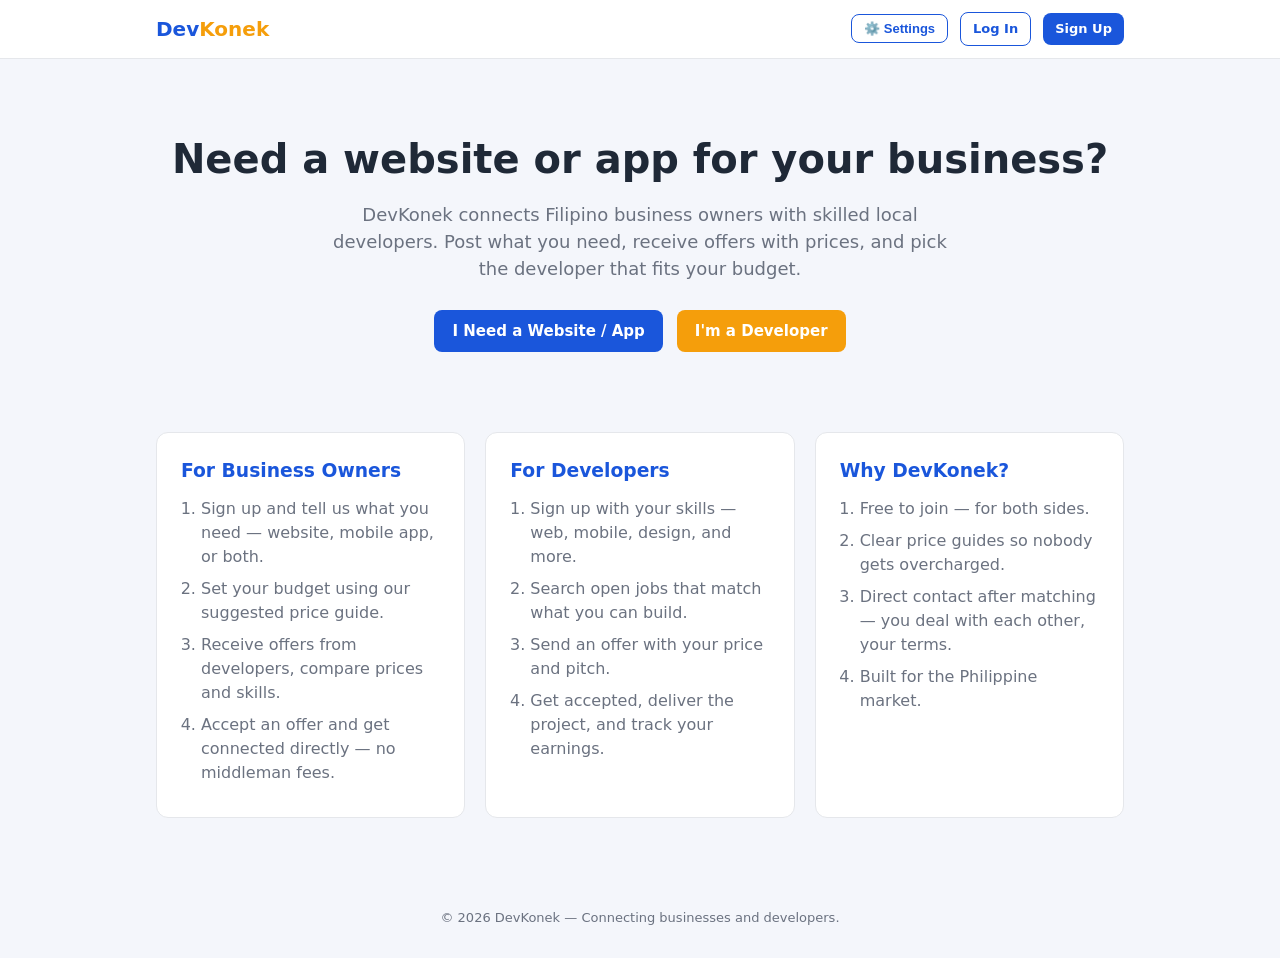
==== index.html @ 213b4ff5 "Wrap theme toggle in a Settings dropdown menu instead of a standalone button" ====
<!DOCTYPE html>
<html lang="en">
<head>
  <meta charset="UTF-8">
  <meta name="viewport" content="width=device-width, initial-scale=1.0">
  <title>DevKonek — Get Your Website or App Built by Filipino Developers</title>
  <link rel="stylesheet" href="css/style.css">
  <script src="js/theme.js"></script>
</head>
<body>
  <header class="topbar">
    <div class="topbar-inner">
      <div class="logo">Dev<span>Konek</span></div>
      <nav>
        <div style="position:relative">
          <button class="btn btn-outline btn-sm" id="settings-btn" onclick="toggleSettingsMenu()">⚙️ Settings</button>
          <div id="settings-menu" style="display:none;position:absolute;right:0;top:110%;background:var(--card);border:1px solid var(--border);border-radius:8px;padding:10px;min-width:160px;box-shadow:0 4px 12px rgba(0,0,0,0.15);z-index:20">
            <button class="btn btn-outline btn-sm" id="theme-toggle-btn" onclick="toggleTheme()" style="width:100%"></button>
          </div>
        </div>
        <a href="auth.html" class="btn btn-outline btn-sm">Log In</a>
        <a href="auth.html?mode=signup" class="btn btn-primary btn-sm">Sign Up</a>
      </nav>
    </div>
  </header>

  <section class="hero">
    <h1>Need a website or app for your business?</h1>
    <p>
      DevKonek connects Filipino business owners with skilled local developers.
      Post what you need, receive offers with prices, and pick the developer that fits your budget.
    </p>
    <div class="hero-ctas">
      <a href="auth.html?mode=signup&role=client" class="btn btn-primary">I Need a Website / App</a>
      <a href="auth.html?mode=signup&role=developer" class="btn btn-accent">I'm a Developer</a>
    </div>
  </section>

  <div class="container">
    <div class="steps">
      <div class="step-card">
        <h3>For Business Owners</h3>
        <ol>
          <li>Sign up and tell us what you need — website, mobile app, or both.</li>
          <li>Set your budget using our suggested price guide.</li>
          <li>Receive offers from developers, compare prices and skills.</li>
          <li>Accept an offer and get connected directly — no middleman fees.</li>
        </ol>
      </div>
      <div class="step-card">
        <h3>For Developers</h3>
        <ol>
          <li>Sign up with your skills — web, mobile, design, and more.</li>
          <li>Search open jobs that match what you can build.</li>
          <li>Send an offer with your price and pitch.</li>
          <li>Get accepted, deliver the project, and track your earnings.</li>
        </ol>
      </div>
      <div class="step-card">
        <h3>Why DevKonek?</h3>
        <ol>
          <li>Free to join — for both sides.</li>
          <li>Clear price guides so nobody gets overcharged.</li>
          <li>Direct contact after matching — you deal with each other, your terms.</li>
          <li>Built for the Philippine market.</li>
        </ol>
      </div>
    </div>
  </div>

  <footer>© 2026 DevKonek — Connecting businesses and developers.</footer>
</body>
</html>
---- css/style.css ----
* { box-sizing: border-box; margin: 0; padding: 0; }

:root {
  --primary: #1a56db;
  --primary-dark: #1240a0;
  --accent: #f59e0b;
  --bg: #f4f6fb;
  --card: #ffffff;
  --text: #1f2937;
  --muted: #6b7280;
  --border: #e5e7eb;
  --green: #059669;
  --red: #dc2626;
}

:root[data-theme="dark"] {
  --primary: #5b8def;
  --primary-dark: #7ea5f2;
  --accent: #fbbf24;
  --bg: #12141c;
  --card: #1b1e29;
  --text: #e5e7eb;
  --muted: #9199a8;
  --border: #2e3340;
  --green: #34d399;
  --red: #f87171;
}

body {
  font-family: 'Segoe UI', system-ui, -apple-system, sans-serif;
  background: var(--bg);
  color: var(--text);
  line-height: 1.5;
}

a { color: var(--primary); text-decoration: none; }

.container { max-width: 1000px; margin: 0 auto; padding: 0 16px; }

/* ---------- Top nav ---------- */
.topbar {
  background: var(--card);
  border-bottom: 1px solid var(--border);
  position: sticky; top: 0; z-index: 10;
}
.topbar-inner {
  max-width: 1000px; margin: 0 auto; padding: 12px 16px;
  display: flex; align-items: center; justify-content: space-between;
}
.logo { font-size: 20px; font-weight: 800; color: var(--primary); }
.logo span { color: var(--accent); }
.topbar nav { display: flex; gap: 12px; align-items: center; flex-wrap: wrap; }

/* ---------- Buttons ---------- */
.btn {
  display: inline-block; padding: 10px 18px; border-radius: 8px;
  border: none; cursor: pointer; font-size: 15px; font-weight: 600;
}
.btn-primary { background: var(--primary); color: #fff; }
.btn-primary:hover { background: var(--primary-dark); }
.btn-outline { background: transparent; color: var(--primary); border: 1.5px solid var(--primary); }
.btn-accent { background: var(--accent); color: #fff; }
.btn-danger { background: var(--red); color: #fff; }
.btn-sm { padding: 6px 12px; font-size: 13px; }
.btn:disabled { opacity: 0.5; cursor: not-allowed; }

/* ---------- Hero / landing ---------- */
.hero { text-align: center; padding: 70px 16px 50px; }
.hero h1 { font-size: 40px; font-weight: 800; margin-bottom: 12px; }
.hero p { font-size: 18px; color: var(--muted); max-width: 640px; margin: 0 auto 28px; }
.hero-ctas { display: flex; gap: 14px; justify-content: center; flex-wrap: wrap; }

.steps { display: grid; grid-template-columns: repeat(auto-fit, minmax(260px, 1fr)); gap: 20px; padding: 30px 0 60px; }
.step-card {
  background: var(--card); border: 1px solid var(--border); border-radius: 12px; padding: 24px;
}
.step-card h3 { margin-bottom: 12px; color: var(--primary); }
.step-card ol { padding-left: 20px; color: var(--muted); }
.step-card li { margin-bottom: 8px; }

/* ---------- Cards & forms ---------- */
.card {
  background: var(--card); border: 1px solid var(--border);
  border-radius: 12px; padding: 22px; margin-bottom: 16px;
}
.card h2 { margin-bottom: 14px; font-size: 20px; }
.card h3 { font-size: 17px; }

label { display: block; font-size: 14px; font-weight: 600; margin: 12px 0 4px; }
input, select, textarea {
  width: 100%; padding: 10px 12px; border: 1px solid var(--border);
  border-radius: 8px; font-size: 15px; font-family: inherit;
  background: var(--card); color: var(--text);
}
textarea { min-height: 100px; resize: vertical; }
input:focus, select:focus, textarea:focus { outline: 2px solid var(--primary); border-color: transparent; }

.form-row { display: grid; grid-template-columns: 1fr 1fr; gap: 12px; }
@media (max-width: 600px) { .form-row { grid-template-columns: 1fr; } }

.error-msg { color: var(--red); font-size: 14px; margin-top: 10px; min-height: 18px; }
.success-msg { color: var(--green); font-size: 14px; margin-top: 10px; }

/* ---------- Tabs ---------- */
.tabs { display: flex; gap: 4px; border-bottom: 2px solid var(--border); margin-bottom: 18px; flex-wrap: wrap; }
.tab {
  padding: 10px 18px; cursor: pointer; border: none; background: none;
  font-size: 15px; font-weight: 600; color: var(--muted);
  border-bottom: 3px solid transparent; margin-bottom: -2px;
}
.tab.active { color: var(--primary); border-bottom-color: var(--primary); }

/* ---------- Badges / status ---------- */
.badge {
  display: inline-block; padding: 3px 10px; border-radius: 999px;
  font-size: 12px; font-weight: 700;
}
.badge-open { background: #dbeafe; color: var(--primary); }
.badge-in_progress { background: #fef3c7; color: #b45309; }
.badge-completed { background: #d1fae5; color: var(--green); }
.badge-cancelled { background: #fee2e2; color: var(--red); }
.badge-pending { background: #e5e7eb; color: var(--muted); }
.badge-accepted { background: #d1fae5; color: var(--green); }
.badge-declined { background: #fee2e2; color: var(--red); }
.badge-skill { background: #ede9fe; color: #6d28d9; margin: 2px; }
.badge-unpaid { background: #fef3c7; color: #b45309; }
.badge-paid { background: #d1fae5; color: var(--green); }
.badge-waived { background: #e5e7eb; color: var(--muted); }

/* ---------- Lists ---------- */
.item-row {
  display: flex; justify-content: space-between; align-items: flex-start;
  gap: 12px; padding: 14px 0; border-bottom: 1px solid var(--border);
}
.item-row:last-child { border-bottom: none; }
.item-meta { font-size: 13px; color: var(--muted); margin-top: 4px; }
.price-tag { font-size: 18px; font-weight: 800; color: var(--green); white-space: nowrap; }

.stat-grid { display: grid; grid-template-columns: repeat(auto-fit, minmax(150px, 1fr)); gap: 14px; margin-bottom: 18px; }
.stat-card {
  background: var(--card); border: 1px solid var(--border); border-radius: 12px;
  padding: 18px; text-align: center;
}
.stat-card .stat-value { font-size: 26px; font-weight: 800; color: var(--primary); }
.stat-card .stat-label { font-size: 13px; color: var(--muted); }

.empty-state { text-align: center; color: var(--muted); padding: 30px 0; }

.contact-box {
  background: #ecfdf5; border: 1px solid #a7f3d0; border-radius: 8px;
  padding: 12px; margin-top: 10px; font-size: 14px; color: #064e3b;
}
:root[data-theme="dark"] .contact-box {
  background: #0f2e22; border-color: #1f5f43; color: #d1fae5;
}

.box-info { background: #f0f9ff; border: 1px solid #bae6fd; }
.box-danger { background: #fef2f2; border: 1px solid #fecaca; }
.box-subtle { background: #f9fafb; border: 1px solid var(--border); }
:root[data-theme="dark"] .box-info { background: #10243d; border-color: #1e4a6e; }
:root[data-theme="dark"] .box-danger { background: #33161a; border-color: #6b2530; }
:root[data-theme="dark"] .box-subtle { background: #21252f; border-color: var(--border); }

.search-bar { display: flex; gap: 10px; margin-bottom: 16px; flex-wrap: wrap; }
.search-bar input { flex: 1; min-width: 200px; }
.search-bar select { width: auto; }

.auth-wrap { max-width: 440px; margin: 40px auto; padding: 0 16px; }

footer { text-align: center; color: var(--muted); font-size: 13px; padding: 30px 0; }
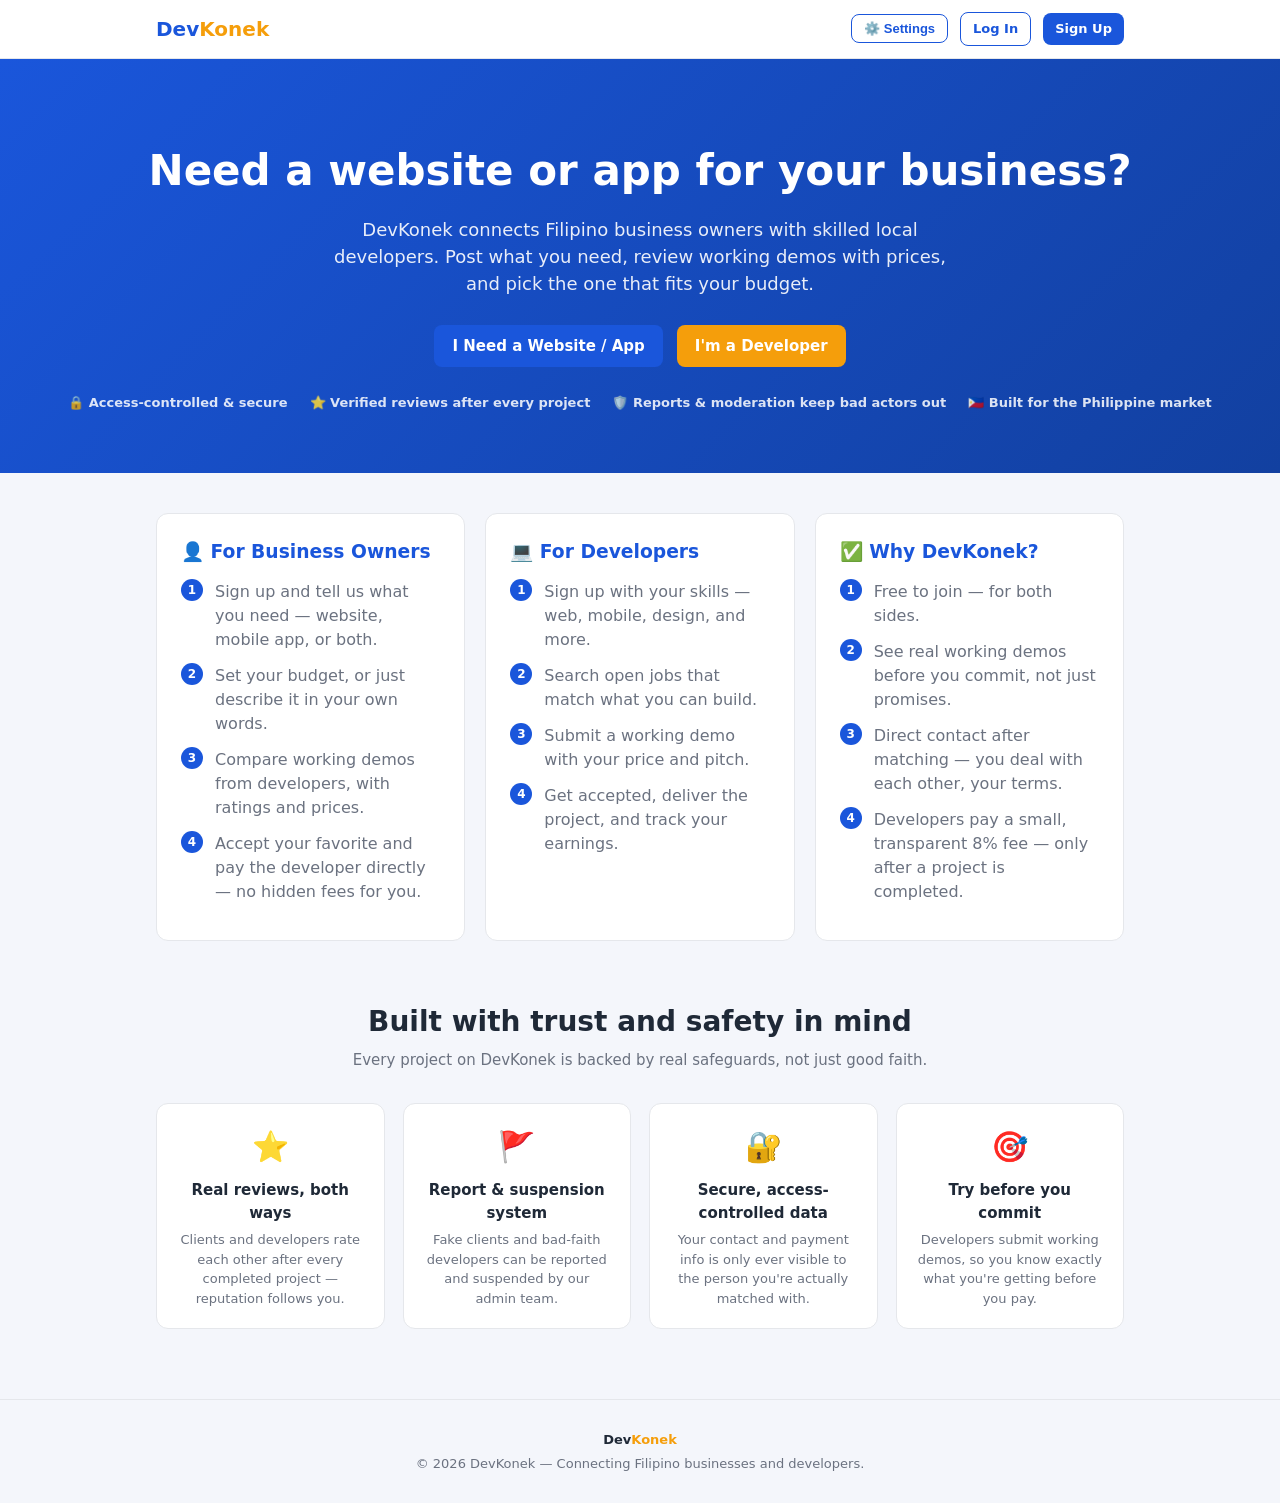
==== commit 30194ff8: "Redesign landing page: gradient hero, trust badges, numbered steps, and a Trust & Safety section; fi" ====
--- a/index.html
+++ b/index.html
@@ -28,46 +28,82 @@
     <h1>Need a website or app for your business?</h1>
     <p>
       DevKonek connects Filipino business owners with skilled local developers.
-      Post what you need, receive offers with prices, and pick the developer that fits your budget.
+      Post what you need, review working demos with prices, and pick the one that fits your budget.
     </p>
     <div class="hero-ctas">
       <a href="auth.html?mode=signup&role=client" class="btn btn-primary">I Need a Website / App</a>
       <a href="auth.html?mode=signup&role=developer" class="btn btn-accent">I'm a Developer</a>
+    </div>
+    <div class="trust-badges">
+      <span>🔒 Access-controlled &amp; secure</span>
+      <span>⭐ Verified reviews after every project</span>
+      <span>🛡️ Reports &amp; moderation keep bad actors out</span>
+      <span>🇵🇭 Built for the Philippine market</span>
     </div>
   </section>
 
   <div class="container">
     <div class="steps">
       <div class="step-card">
-        <h3>For Business Owners</h3>
+        <h3>👤 For Business Owners</h3>
         <ol>
           <li>Sign up and tell us what you need — website, mobile app, or both.</li>
-          <li>Set your budget using our suggested price guide.</li>
-          <li>Receive offers from developers, compare prices and skills.</li>
-          <li>Accept an offer and get connected directly — no middleman fees.</li>
+          <li>Set your budget, or just describe it in your own words.</li>
+          <li>Compare working demos from developers, with ratings and prices.</li>
+          <li>Accept your favorite and pay the developer directly — no hidden fees for you.</li>
         </ol>
       </div>
       <div class="step-card">
-        <h3>For Developers</h3>
+        <h3>💻 For Developers</h3>
         <ol>
           <li>Sign up with your skills — web, mobile, design, and more.</li>
           <li>Search open jobs that match what you can build.</li>
-          <li>Send an offer with your price and pitch.</li>
+          <li>Submit a working demo with your price and pitch.</li>
           <li>Get accepted, deliver the project, and track your earnings.</li>
         </ol>
       </div>
       <div class="step-card">
-        <h3>Why DevKonek?</h3>
+        <h3>✅ Why DevKonek?</h3>
         <ol>
           <li>Free to join — for both sides.</li>
-          <li>Clear price guides so nobody gets overcharged.</li>
+          <li>See real working demos before you commit, not just promises.</li>
           <li>Direct contact after matching — you deal with each other, your terms.</li>
-          <li>Built for the Philippine market.</li>
+          <li>Developers pay a small, transparent 8% fee — only after a project is completed.</li>
         </ol>
+      </div>
+    </div>
+
+    <div class="section-heading">
+      <h2>Built with trust and safety in mind</h2>
+      <p>Every project on DevKonek is backed by real safeguards, not just good faith.</p>
+    </div>
+    <div class="trust-grid">
+      <div class="trust-card">
+        <div class="trust-icon">⭐</div>
+        <h4>Real reviews, both ways</h4>
+        <p>Clients and developers rate each other after every completed project — reputation follows you.</p>
+      </div>
+      <div class="trust-card">
+        <div class="trust-icon">🚩</div>
+        <h4>Report &amp; suspension system</h4>
+        <p>Fake clients and bad-faith developers can be reported and suspended by our admin team.</p>
+      </div>
+      <div class="trust-card">
+        <div class="trust-icon">🔐</div>
+        <h4>Secure, access-controlled data</h4>
+        <p>Your contact and payment info is only ever visible to the person you're actually matched with.</p>
+      </div>
+      <div class="trust-card">
+        <div class="trust-icon">🎯</div>
+        <h4>Try before you commit</h4>
+        <p>Developers submit working demos, so you know exactly what you're getting before you pay.</p>
       </div>
     </div>
   </div>
 
-  <footer>© 2026 DevKonek — Connecting businesses and developers.</footer>
+  <footer>
+    <div class="footer-tagline">Dev<span style="color:var(--accent)">Konek</span></div>
+    © 2026 DevKonek — Connecting Filipino businesses and developers.
+  </footer>
 </body>
 </html>
--- a/css/style.css
+++ b/css/style.css
@@ -65,18 +65,47 @@
 .btn:disabled { opacity: 0.5; cursor: not-allowed; }
 
 /* ---------- Hero / landing ---------- */
-.hero { text-align: center; padding: 70px 16px 50px; }
-.hero h1 { font-size: 40px; font-weight: 800; margin-bottom: 12px; }
-.hero p { font-size: 18px; color: var(--muted); max-width: 640px; margin: 0 auto 28px; }
+.hero {
+  text-align: center; padding: 80px 16px 60px; color: #fff;
+  background: linear-gradient(135deg, var(--primary) 0%, var(--primary-dark) 100%);
+}
+.hero h1 { font-size: 42px; font-weight: 800; margin-bottom: 14px; }
+.hero p { font-size: 18px; color: rgba(255,255,255,0.9); max-width: 640px; margin: 0 auto 28px; }
 .hero-ctas { display: flex; gap: 14px; justify-content: center; flex-wrap: wrap; }
-
-.steps { display: grid; grid-template-columns: repeat(auto-fit, minmax(260px, 1fr)); gap: 20px; padding: 30px 0 60px; }
+.trust-badges {
+  display: flex; gap: 10px 22px; justify-content: center; flex-wrap: wrap;
+  margin-top: 26px; font-size: 13px; color: rgba(255,255,255,0.85); font-weight: 600;
+}
+
+.steps { display: grid; grid-template-columns: repeat(auto-fit, minmax(260px, 1fr)); gap: 20px; padding: 40px 0 20px; }
 .step-card {
   background: var(--card); border: 1px solid var(--border); border-radius: 12px; padding: 24px;
 }
-.step-card h3 { margin-bottom: 12px; color: var(--primary); }
-.step-card ol { padding-left: 20px; color: var(--muted); }
-.step-card li { margin-bottom: 8px; }
+.step-card h3 { margin-bottom: 14px; color: var(--primary); display: flex; align-items: center; gap: 8px; }
+.step-card ol { list-style: none; padding-left: 0; color: var(--muted); }
+.step-card li { margin-bottom: 12px; padding-left: 34px; position: relative; }
+.step-card li::before {
+  content: counter(step); counter-increment: step;
+  position: absolute; left: 0; top: -1px;
+  width: 22px; height: 22px; border-radius: 50%;
+  background: var(--primary); color: #fff; font-size: 12px; font-weight: 700;
+  display: flex; align-items: center; justify-content: center;
+}
+.step-card ol { counter-reset: step; }
+
+/* ---------- Trust & Safety section ---------- */
+.section-heading { text-align: center; padding: 40px 0 8px; }
+.section-heading h2 { font-size: 28px; font-weight: 800; }
+.section-heading p { color: var(--muted); font-size: 15px; margin-top: 6px; }
+
+.trust-grid { display: grid; grid-template-columns: repeat(auto-fit, minmax(220px, 1fr)); gap: 18px; padding: 24px 0 50px; }
+.trust-card {
+  background: var(--card); border: 1px solid var(--border); border-radius: 12px;
+  padding: 20px; text-align: center;
+}
+.trust-card .trust-icon { font-size: 30px; margin-bottom: 10px; }
+.trust-card h4 { font-size: 15px; margin-bottom: 6px; }
+.trust-card p { font-size: 13px; color: var(--muted); }
 
 /* ---------- Cards & forms ---------- */
 .card {
@@ -167,4 +196,8 @@
 
 .auth-wrap { max-width: 440px; margin: 40px auto; padding: 0 16px; }
 
-footer { text-align: center; color: var(--muted); font-size: 13px; padding: 30px 0; }
+footer {
+  text-align: center; color: var(--muted); font-size: 13px;
+  padding: 30px 16px; border-top: 1px solid var(--border); margin-top: 20px;
+}
+footer .footer-tagline { font-weight: 700; color: var(--text); margin-bottom: 4px; }
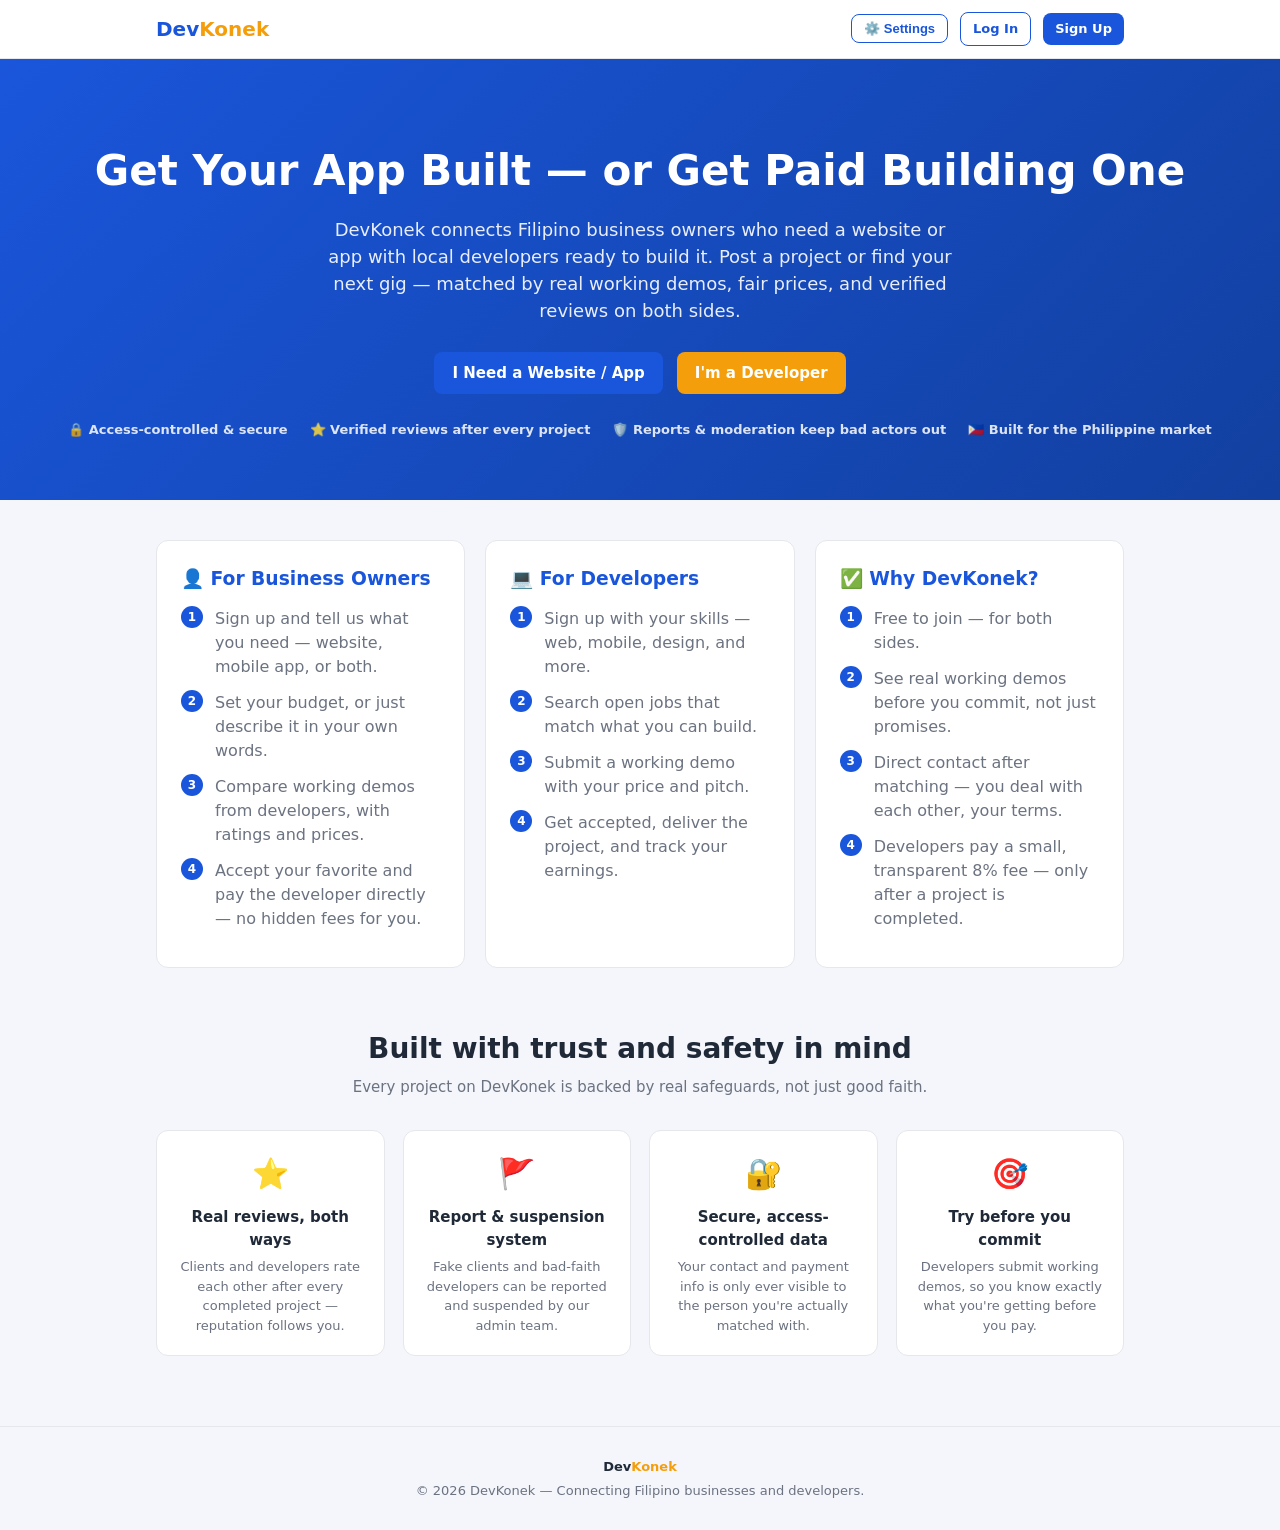
==== commit d9389062: "Rebalance hero headline and title to speak to both clients and developers, not just clients" ====
--- a/index.html
+++ b/index.html
@@ -3,7 +3,7 @@
 <head>
   <meta charset="UTF-8">
   <meta name="viewport" content="width=device-width, initial-scale=1.0">
-  <title>DevKonek — Get Your Website or App Built by Filipino Developers</title>
+  <title>DevKonek — Where Filipino Businesses and Developers Connect</title>
   <link rel="stylesheet" href="css/style.css">
   <script src="js/theme.js"></script>
 </head>
@@ -25,10 +25,11 @@
   </header>
 
   <section class="hero">
-    <h1>Need a website or app for your business?</h1>
+    <h1>Get Your App Built — or Get Paid Building One</h1>
     <p>
-      DevKonek connects Filipino business owners with skilled local developers.
-      Post what you need, review working demos with prices, and pick the one that fits your budget.
+      DevKonek connects Filipino business owners who need a website or app with local developers
+      ready to build it. Post a project or find your next gig — matched by real working demos,
+      fair prices, and verified reviews on both sides.
     </p>
     <div class="hero-ctas">
       <a href="auth.html?mode=signup&role=client" class="btn btn-primary">I Need a Website / App</a>
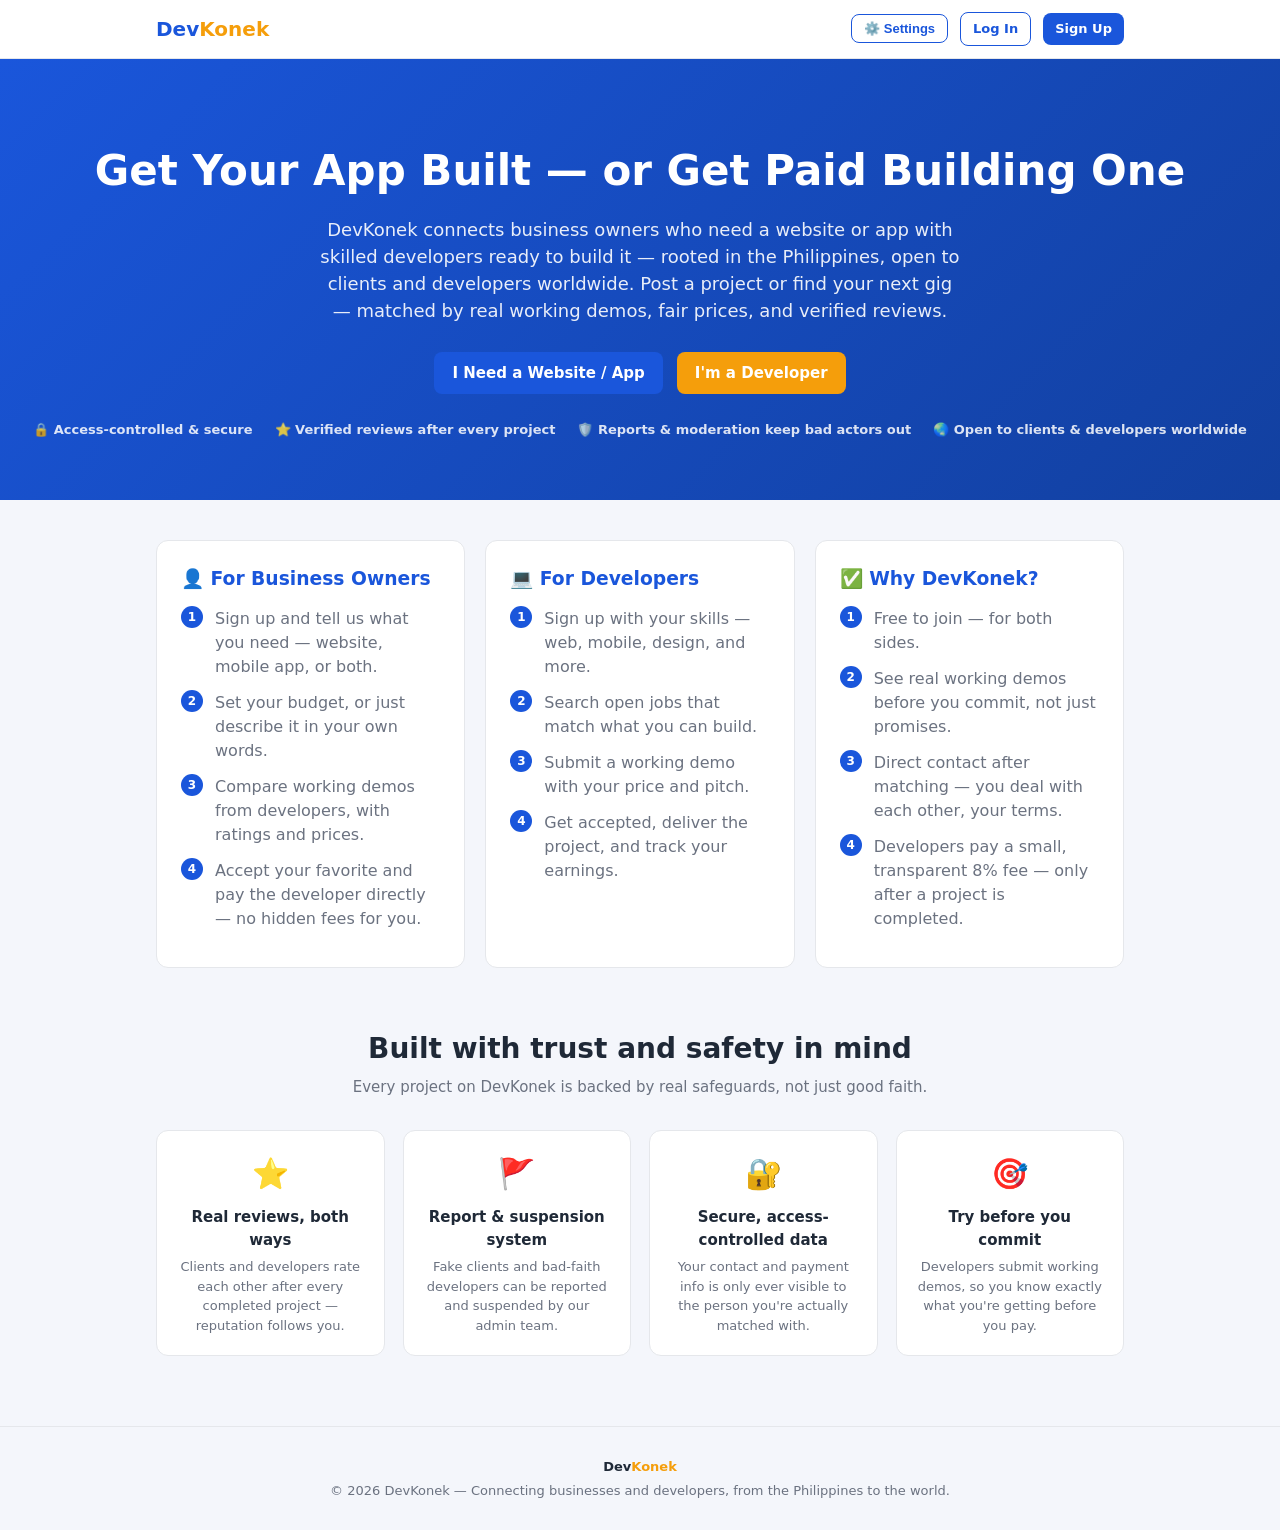
==== commit 0601b4cd: "Broaden positioning to worldwide, not Philippines-only; add browser-translate note to Settings menu" ====
--- a/index.html
+++ b/index.html
@@ -3,7 +3,7 @@
 <head>
   <meta charset="UTF-8">
   <meta name="viewport" content="width=device-width, initial-scale=1.0">
-  <title>DevKonek — Where Filipino Businesses and Developers Connect</title>
+  <title>DevKonek — Where Businesses and Developers Connect</title>
   <link rel="stylesheet" href="css/style.css">
   <script src="js/theme.js"></script>
 </head>
@@ -14,8 +14,9 @@
       <nav>
         <div style="position:relative">
           <button class="btn btn-outline btn-sm" id="settings-btn" onclick="toggleSettingsMenu()">⚙️ Settings</button>
-          <div id="settings-menu" style="display:none;position:absolute;right:0;top:110%;background:var(--card);border:1px solid var(--border);border-radius:8px;padding:10px;min-width:160px;box-shadow:0 4px 12px rgba(0,0,0,0.15);z-index:20">
+          <div id="settings-menu" style="display:none;position:absolute;right:0;top:110%;background:var(--card);border:1px solid var(--border);border-radius:8px;padding:10px;min-width:220px;box-shadow:0 4px 12px rgba(0,0,0,0.15);z-index:20;text-align:left">
             <button class="btn btn-outline btn-sm" id="theme-toggle-btn" onclick="toggleTheme()" style="width:100%"></button>
+            <div id="lang-note" style="margin-top:10px;padding-top:10px;border-top:1px solid var(--border);font-size:12px;color:var(--muted);line-height:1.5"></div>
           </div>
         </div>
         <a href="auth.html" class="btn btn-outline btn-sm">Log In</a>
@@ -27,9 +28,9 @@
   <section class="hero">
     <h1>Get Your App Built — or Get Paid Building One</h1>
     <p>
-      DevKonek connects Filipino business owners who need a website or app with local developers
-      ready to build it. Post a project or find your next gig — matched by real working demos,
-      fair prices, and verified reviews on both sides.
+      DevKonek connects business owners who need a website or app with skilled developers ready
+      to build it — rooted in the Philippines, open to clients and developers worldwide. Post a
+      project or find your next gig — matched by real working demos, fair prices, and verified reviews.
     </p>
     <div class="hero-ctas">
       <a href="auth.html?mode=signup&role=client" class="btn btn-primary">I Need a Website / App</a>
@@ -39,7 +40,7 @@
       <span>🔒 Access-controlled &amp; secure</span>
       <span>⭐ Verified reviews after every project</span>
       <span>🛡️ Reports &amp; moderation keep bad actors out</span>
-      <span>🇵🇭 Built for the Philippine market</span>
+      <span>🌏 Open to clients &amp; developers worldwide</span>
     </div>
   </section>
 
@@ -104,7 +105,7 @@
 
   <footer>
     <div class="footer-tagline">Dev<span style="color:var(--accent)">Konek</span></div>
-    © 2026 DevKonek — Connecting Filipino businesses and developers.
+    © 2026 DevKonek — Connecting businesses and developers, from the Philippines to the world.
   </footer>
 </body>
 </html>
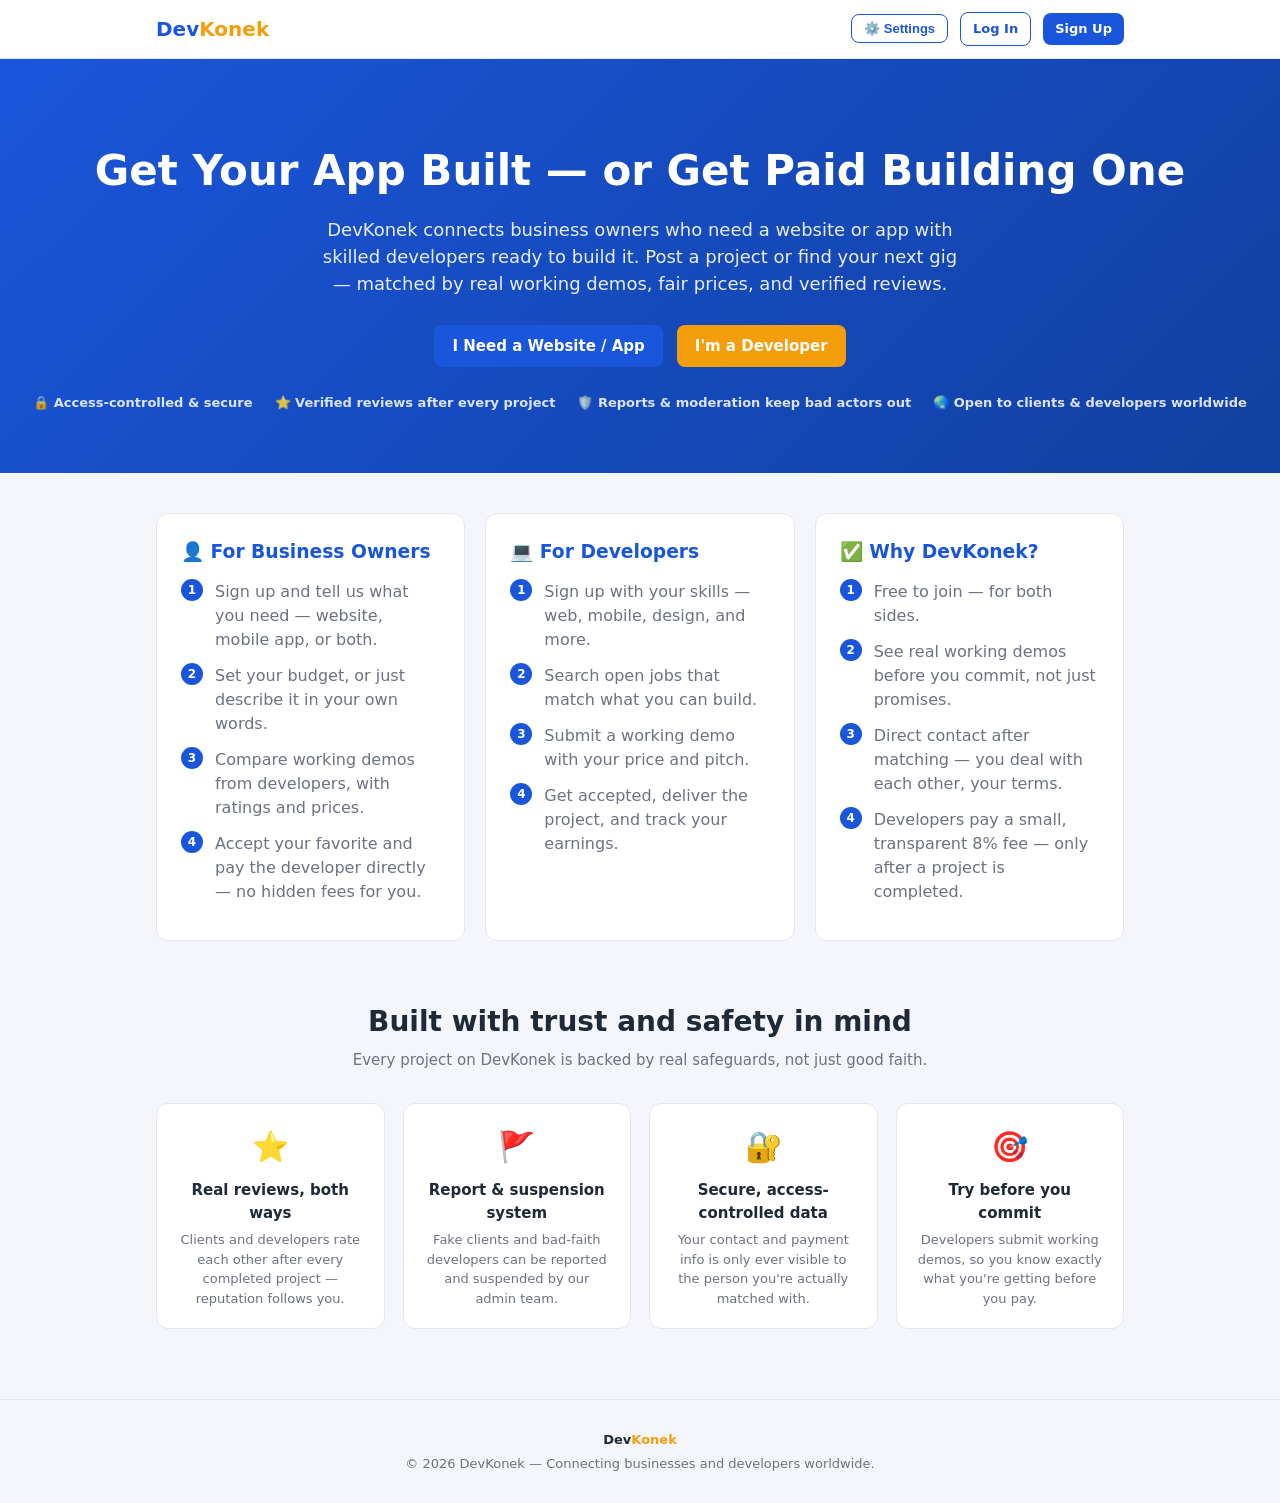
==== commit e991bf8d: "Remove Philippines/Filipino branding mentions from public-facing copy" ====
--- a/index.html
+++ b/index.html
@@ -29,8 +29,8 @@
     <h1>Get Your App Built — or Get Paid Building One</h1>
     <p>
       DevKonek connects business owners who need a website or app with skilled developers ready
-      to build it — rooted in the Philippines, open to clients and developers worldwide. Post a
-      project or find your next gig — matched by real working demos, fair prices, and verified reviews.
+      to build it. Post a project or find your next gig — matched by real working demos, fair
+      prices, and verified reviews.
     </p>
     <div class="hero-ctas">
       <a href="auth.html?mode=signup&role=client" class="btn btn-primary">I Need a Website / App</a>
@@ -105,7 +105,7 @@
 
   <footer>
     <div class="footer-tagline">Dev<span style="color:var(--accent)">Konek</span></div>
-    © 2026 DevKonek — Connecting businesses and developers, from the Philippines to the world.
+    © 2026 DevKonek — Connecting businesses and developers worldwide.
   </footer>
 </body>
 </html>
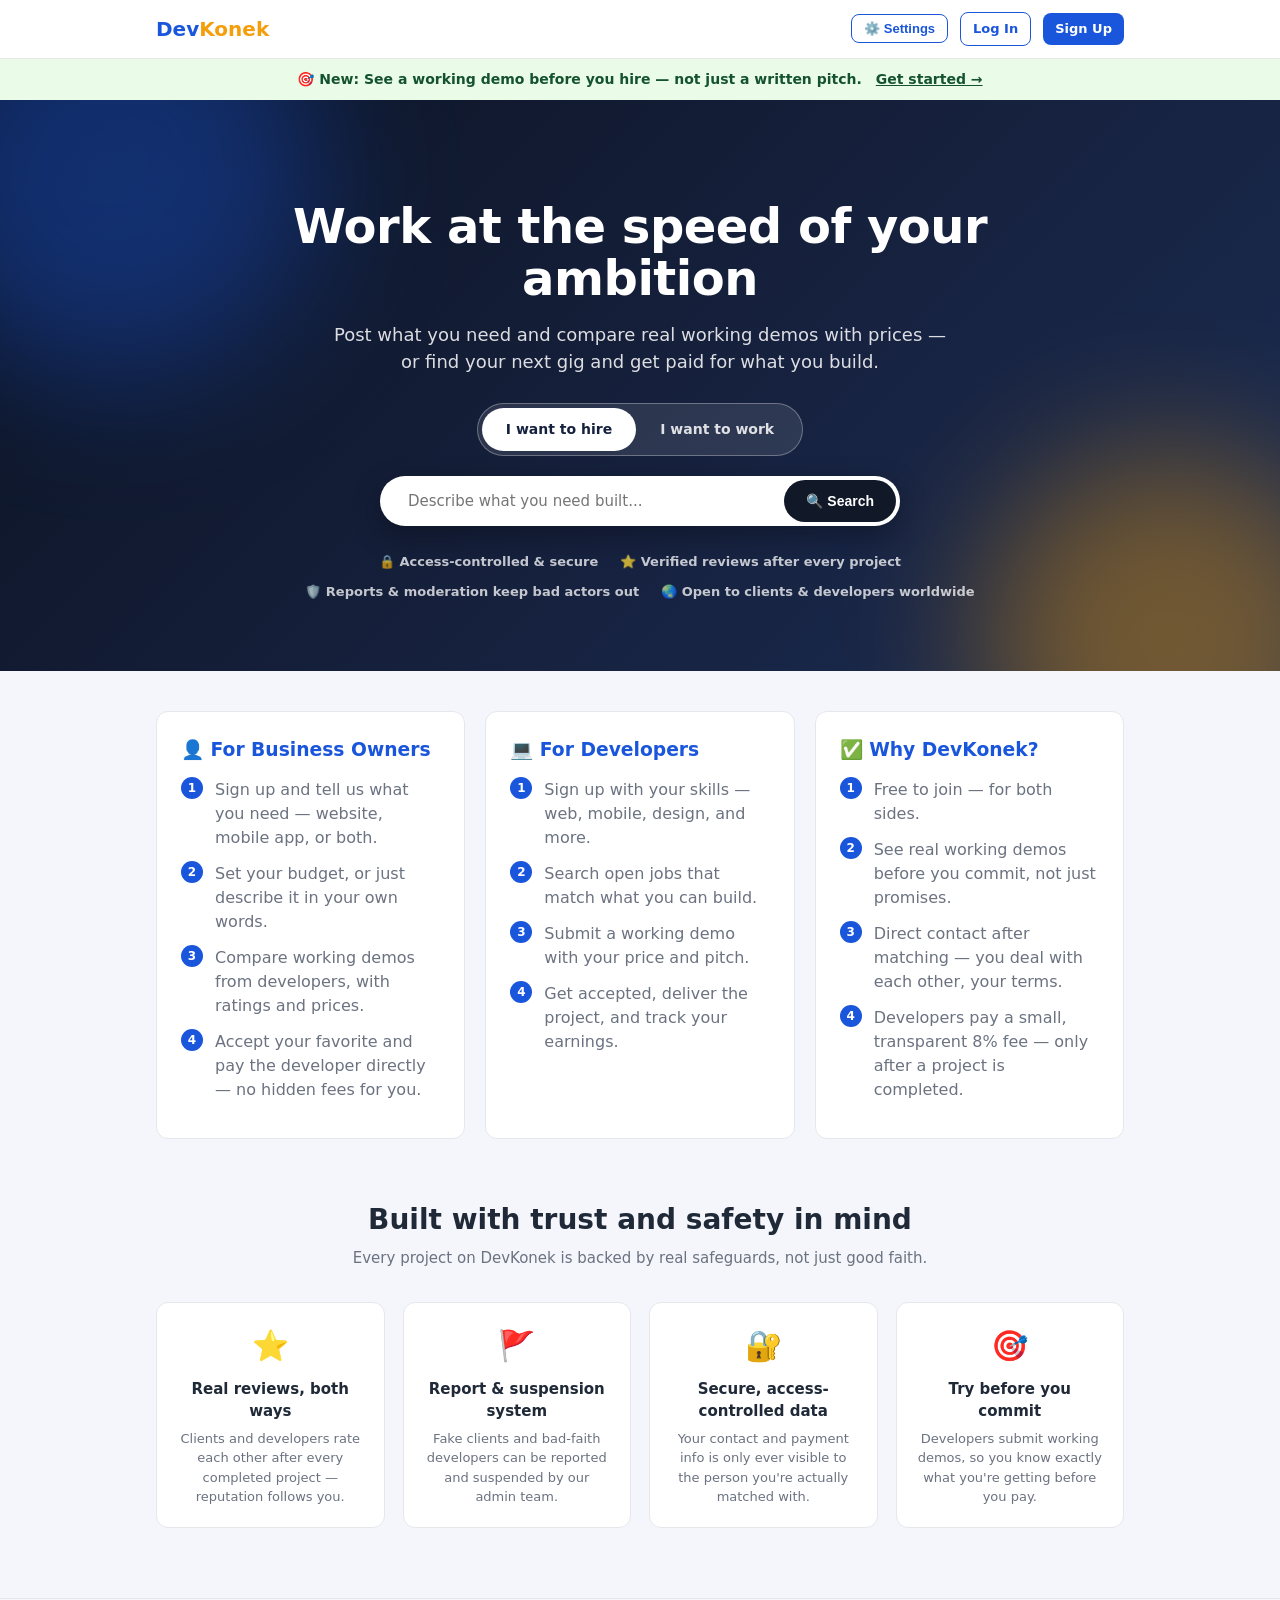
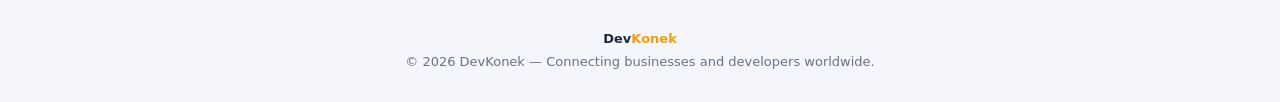
==== commit 00bd55b9: "Redesign landing hero with premium dark gradient, promo banner, role toggle, and search bar (Upwork-" ====
--- a/index.html
+++ b/index.html
@@ -25,22 +25,35 @@
     </div>
   </header>
 
+  <div class="promo-banner">
+    <span>🎯 New: See a working demo before you hire — not just a written pitch.</span>
+    <a href="auth.html?mode=signup" class="promo-link">Get started →</a>
+  </div>
+
   <section class="hero">
-    <h1>Get Your App Built — or Get Paid Building One</h1>
-    <p>
-      DevKonek connects business owners who need a website or app with skilled developers ready
-      to build it. Post a project or find your next gig — matched by real working demos, fair
-      prices, and verified reviews.
-    </p>
-    <div class="hero-ctas">
-      <a href="auth.html?mode=signup&role=client" class="btn btn-primary">I Need a Website / App</a>
-      <a href="auth.html?mode=signup&role=developer" class="btn btn-accent">I'm a Developer</a>
-    </div>
-    <div class="trust-badges">
-      <span>🔒 Access-controlled &amp; secure</span>
-      <span>⭐ Verified reviews after every project</span>
-      <span>🛡️ Reports &amp; moderation keep bad actors out</span>
-      <span>🌏 Open to clients &amp; developers worldwide</span>
+    <div class="hero-inner">
+      <h1>Work at the speed of your ambition</h1>
+      <p>
+        Post what you need and compare real working demos with prices — or find your next
+        gig and get paid for what you build.
+      </p>
+
+      <div class="role-toggle">
+        <a href="auth.html?mode=signup&role=client" class="role-toggle-btn active">I want to hire</a>
+        <a href="auth.html?mode=signup&role=developer" class="role-toggle-btn">I want to work</a>
+      </div>
+
+      <form class="hero-search" onsubmit="event.preventDefault(); window.location.href='auth.html?mode=signup&role=client';">
+        <input type="text" placeholder="Describe what you need built...">
+        <button type="submit">🔍 Search</button>
+      </form>
+
+      <div class="trust-badges">
+        <span>🔒 Access-controlled &amp; secure</span>
+        <span>⭐ Verified reviews after every project</span>
+        <span>🛡️ Reports &amp; moderation keep bad actors out</span>
+        <span>🌏 Open to clients &amp; developers worldwide</span>
+      </div>
     </div>
   </section>
 
--- a/css/style.css
+++ b/css/style.css
@@ -64,17 +64,58 @@
 .btn-sm { padding: 6px 12px; font-size: 13px; }
 .btn:disabled { opacity: 0.5; cursor: not-allowed; }
 
+/* ---------- Promo banner ---------- */
+.promo-banner {
+  background: #eafbe7; display: flex; justify-content: center; align-items: center;
+  gap: 6px 14px; padding: 10px 16px; font-size: 14px; font-weight: 600;
+  color: #14532d; flex-wrap: wrap; text-align: center;
+}
+.promo-banner .promo-link { color: #14532d; font-weight: 800; text-decoration: underline; white-space: nowrap; }
+:root[data-theme="dark"] .promo-banner { background: #16301f; color: #bbf7d0; }
+:root[data-theme="dark"] .promo-banner .promo-link { color: #bbf7d0; }
+
 /* ---------- Hero / landing ---------- */
 .hero {
-  text-align: center; padding: 80px 16px 60px; color: #fff;
-  background: linear-gradient(135deg, var(--primary) 0%, var(--primary-dark) 100%);
-}
-.hero h1 { font-size: 42px; font-weight: 800; margin-bottom: 14px; }
-.hero p { font-size: 18px; color: rgba(255,255,255,0.9); max-width: 640px; margin: 0 auto 28px; }
-.hero-ctas { display: flex; gap: 14px; justify-content: center; flex-wrap: wrap; }
+  position: relative; overflow: hidden; text-align: center;
+  padding: 100px 16px 70px; color: #fff;
+  background: linear-gradient(135deg, #0b1220 0%, #16213e 55%, #1a2c52 100%);
+}
+.hero::before, .hero::after {
+  content: ''; position: absolute; border-radius: 50%; filter: blur(70px); opacity: 0.4; pointer-events: none;
+}
+.hero::before { width: 420px; height: 420px; background: var(--primary); top: -140px; left: -100px; }
+.hero::after { width: 380px; height: 380px; background: var(--accent); bottom: -160px; right: -80px; }
+.hero-inner { position: relative; z-index: 1; max-width: 720px; margin: 0 auto; }
+.hero h1 { font-size: 48px; font-weight: 800; margin-bottom: 16px; letter-spacing: -0.5px; line-height: 1.1; }
+.hero p { font-size: 18px; color: rgba(255,255,255,0.85); max-width: 620px; margin: 0 auto; }
+
+.role-toggle {
+  display: inline-flex; background: rgba(255,255,255,0.1); border: 1.5px solid rgba(255,255,255,0.3);
+  border-radius: 999px; padding: 4px; margin: 28px 0 20px;
+}
+.role-toggle-btn {
+  padding: 11px 24px; border-radius: 999px; font-weight: 700; font-size: 14px;
+  color: rgba(255,255,255,0.85); text-decoration: none; transition: all .15s ease;
+}
+.role-toggle-btn.active, .role-toggle-btn:hover { background: #fff; color: #16213e; }
+
+.hero-search {
+  display: flex; max-width: 520px; margin: 0 auto 26px; background: #fff; border-radius: 999px;
+  padding: 4px 4px 4px 20px; box-shadow: 0 10px 30px rgba(0,0,0,0.3);
+}
+.hero-search input {
+  border: none; flex: 1; padding: 12px 8px; font-size: 15px; background: transparent; color: #1f2937;
+}
+.hero-search input:focus { outline: none; }
+.hero-search button {
+  border: none; background: #111827; color: #fff; border-radius: 999px; padding: 11px 22px;
+  font-weight: 700; cursor: pointer; white-space: nowrap; font-size: 14px;
+}
+.hero-search button:hover { background: #000; }
+
 .trust-badges {
   display: flex; gap: 10px 22px; justify-content: center; flex-wrap: wrap;
-  margin-top: 26px; font-size: 13px; color: rgba(255,255,255,0.85); font-weight: 600;
+  margin-top: 8px; font-size: 13px; color: rgba(255,255,255,0.75); font-weight: 600;
 }
 
 .steps { display: grid; grid-template-columns: repeat(auto-fit, minmax(260px, 1fr)); gap: 20px; padding: 40px 0 20px; }
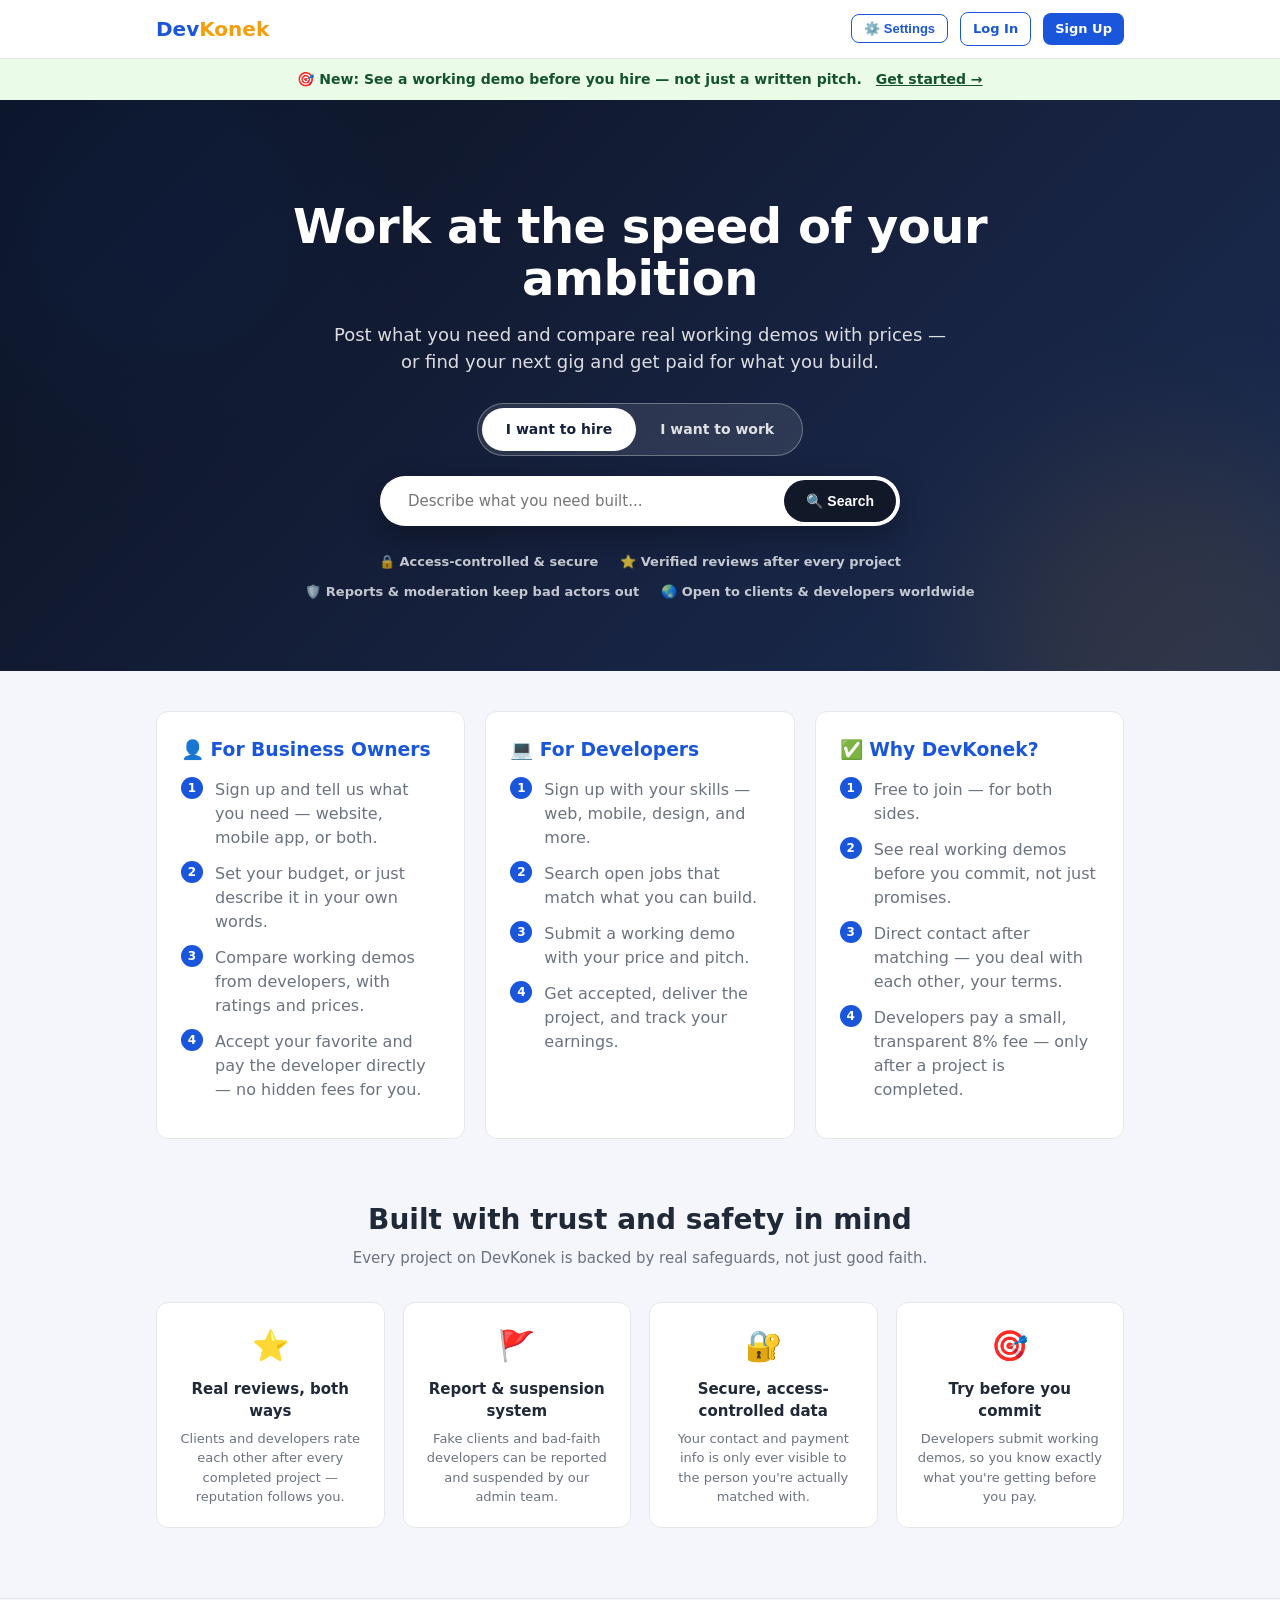
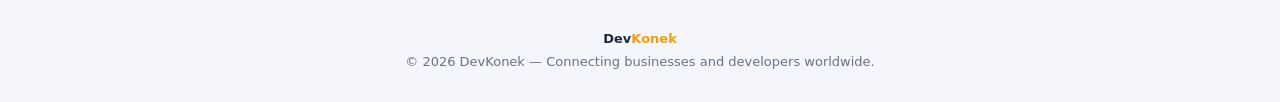
==== commit 00e282bb: "Add hero background slideshow — auto-detects images/hero-1.jpg through hero-5.jpg, crossfades betwee" ====
--- a/index.html
+++ b/index.html
@@ -31,6 +31,8 @@
   </div>
 
   <section class="hero">
+    <div class="hero-slideshow" id="hero-slideshow"></div>
+    <div class="hero-overlay"></div>
     <div class="hero-inner">
       <h1>Work at the speed of your ambition</h1>
       <p>
@@ -120,5 +122,47 @@
     <div class="footer-tagline">Dev<span style="color:var(--accent)">Konek</span></div>
     © 2026 DevKonek — Connecting businesses and developers worldwide.
   </footer>
+
+  <script>
+    // Hero slideshow — checks which images/hero-N.jpg files actually exist (any can be
+    // missing) and crossfades between whichever ones loaded successfully. Falls back to
+    // the plain gradient background if none of them exist yet.
+    (function () {
+      const candidates = ['images/hero-1.jpg', 'images/hero-2.jpg', 'images/hero-3.jpg', 'images/hero-4.jpg', 'images/hero-5.jpg'];
+      const wrap = document.getElementById('hero-slideshow');
+      let loaded = [];
+      let pending = candidates.length;
+
+      candidates.forEach(src => {
+        const img = new Image();
+        img.onload = () => { loaded.push(src); done(); };
+        img.onerror = done;
+        img.src = src;
+      });
+
+      function done() {
+        pending--;
+        if (pending > 0) return;
+        if (!loaded.length) return;
+
+        loaded.forEach((src, i) => {
+          const slide = document.createElement('div');
+          slide.className = 'hero-slide' + (i === 0 ? ' active' : '');
+          slide.style.backgroundImage = "url('" + src + "')";
+          wrap.appendChild(slide);
+        });
+
+        if (loaded.length > 1) {
+          let current = 0;
+          setInterval(() => {
+            const slides = wrap.querySelectorAll('.hero-slide');
+            slides[current].classList.remove('active');
+            current = (current + 1) % slides.length;
+            slides[current].classList.add('active');
+          }, 5000);
+        }
+      }
+    })();
+  </script>
 </body>
 </html>
--- a/css/style.css
+++ b/css/style.css
@@ -78,6 +78,7 @@
 .hero {
   position: relative; overflow: hidden; text-align: center;
   padding: 100px 16px 70px; color: #fff;
+  /* Fallback look — shows through until/unless slideshow photos are added to images/. */
   background: linear-gradient(135deg, #0b1220 0%, #16213e 55%, #1a2c52 100%);
 }
 .hero::before, .hero::after {
@@ -85,7 +86,19 @@
 }
 .hero::before { width: 420px; height: 420px; background: var(--primary); top: -140px; left: -100px; }
 .hero::after { width: 380px; height: 380px; background: var(--accent); bottom: -160px; right: -80px; }
-.hero-inner { position: relative; z-index: 1; max-width: 720px; margin: 0 auto; }
+
+.hero-slideshow { position: absolute; inset: 0; z-index: 0; }
+.hero-slide {
+  position: absolute; inset: 0; background-size: cover; background-position: center;
+  opacity: 0; transition: opacity 1.8s ease-in-out;
+}
+.hero-slide.active { opacity: 1; }
+.hero-overlay {
+  position: absolute; inset: 0; z-index: 1;
+  background: linear-gradient(135deg, rgba(11,18,32,0.82) 0%, rgba(22,33,62,0.78) 55%, rgba(26,44,82,0.75) 100%);
+}
+
+.hero-inner { position: relative; z-index: 2; max-width: 720px; margin: 0 auto; }
 .hero h1 { font-size: 48px; font-weight: 800; margin-bottom: 16px; letter-spacing: -0.5px; line-height: 1.1; }
 .hero p { font-size: 18px; color: rgba(255,255,255,0.85); max-width: 620px; margin: 0 auto; }
 
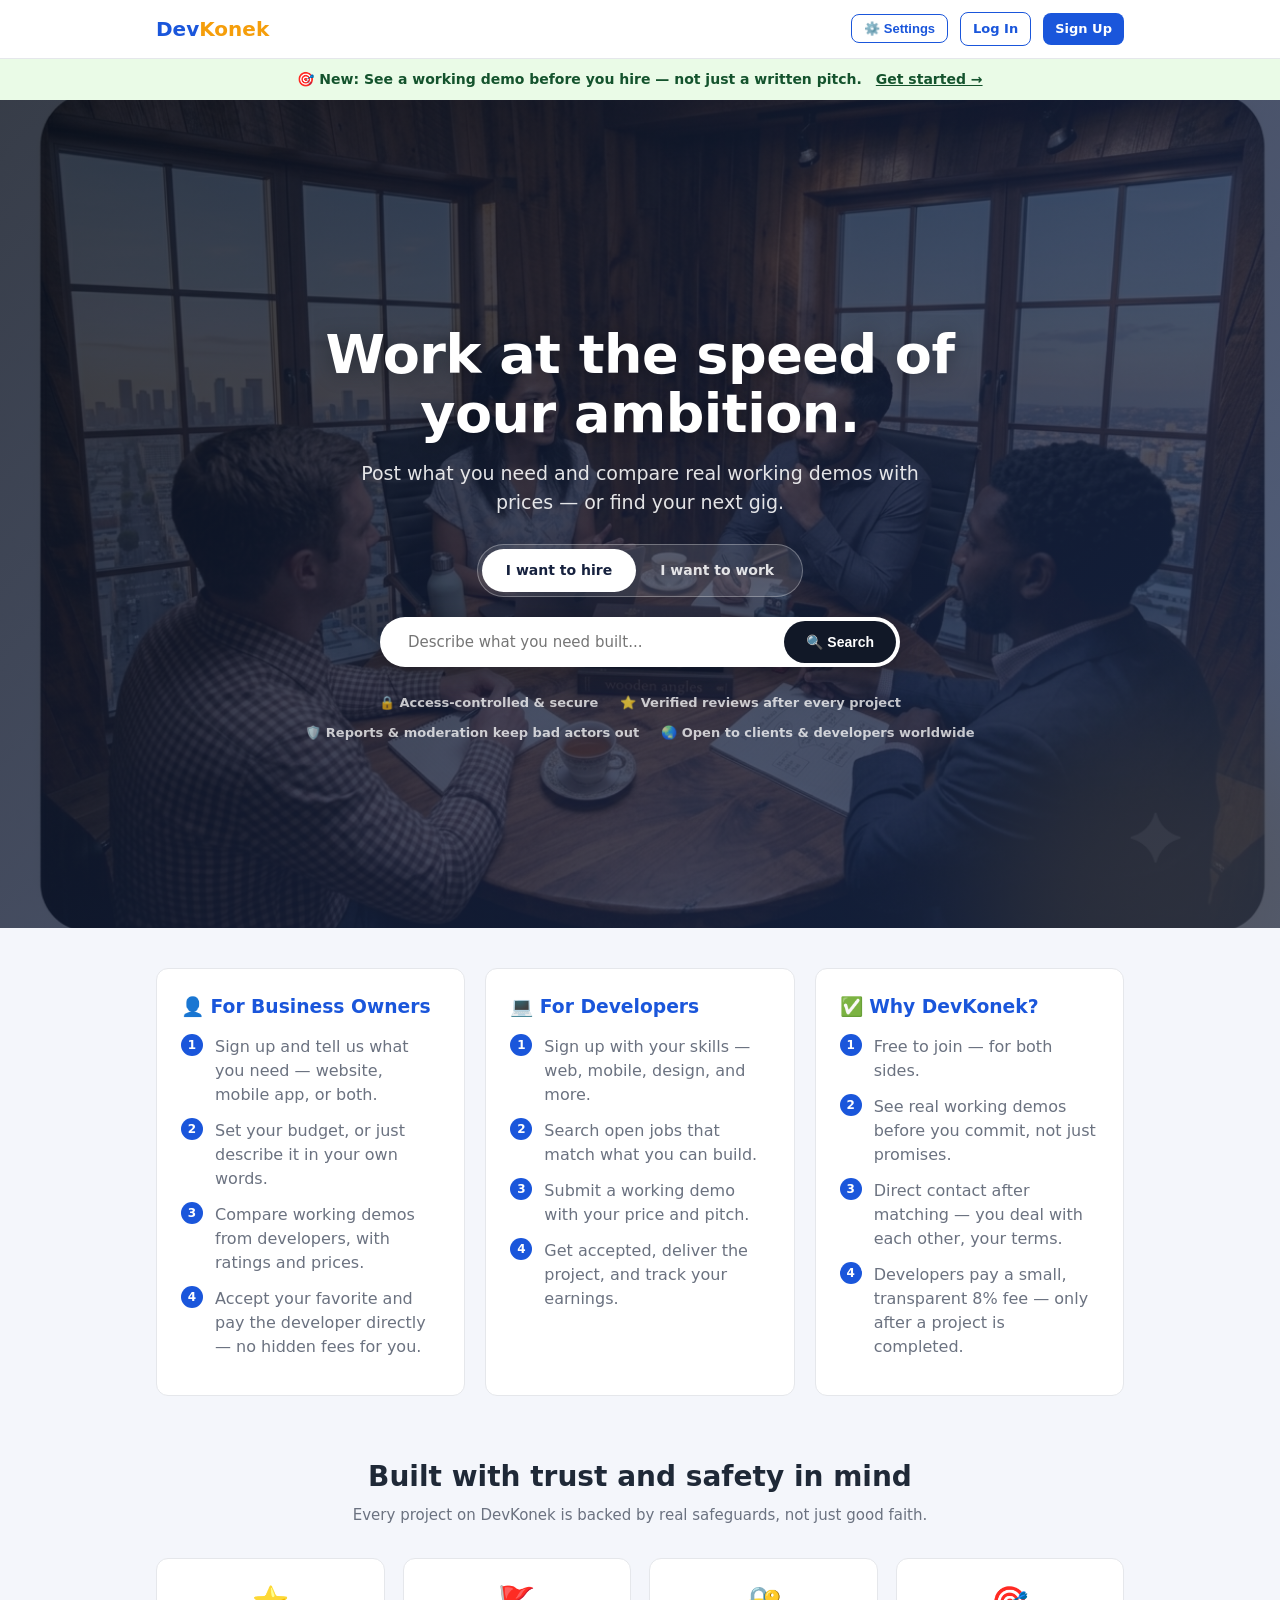
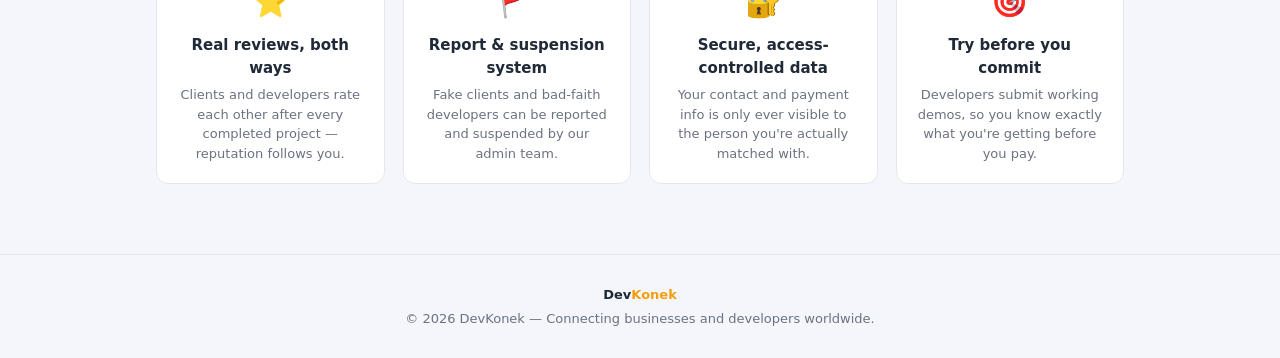
==== commit 87601547: "Make hero full-height with per-slide headline/subtext synced to slideshow; add 4 hero images" ====
--- a/index.html
+++ b/index.html
@@ -34,8 +34,8 @@
     <div class="hero-slideshow" id="hero-slideshow"></div>
     <div class="hero-overlay"></div>
     <div class="hero-inner">
-      <h1>Work at the speed of your ambition</h1>
-      <p>
+      <h1 id="hero-headline">Work at the speed of your ambition</h1>
+      <p id="hero-subtext">
         Post what you need and compare real working demos with prices — or find your next
         gig and get paid for what you build.
       </p>
@@ -124,43 +124,77 @@
   </footer>
 
   <script>
-    // Hero slideshow — checks which images/hero-N.jpg files actually exist (any can be
-    // missing) and crossfades between whichever ones loaded successfully. Falls back to
-    // the plain gradient background if none of them exist yet.
+    // Hero slideshow — checks which images/hero-N.(jpg|png) files actually exist (any can
+    // be missing) and crossfades between whichever loaded, swapping the headline/subtext
+    // together with each image for a "big video" feel. Falls back to the plain gradient
+    // background + static text if no images exist yet.
     (function () {
-      const candidates = ['images/hero-1.jpg', 'images/hero-2.jpg', 'images/hero-3.jpg', 'images/hero-4.jpg', 'images/hero-5.jpg'];
+      const slots = [
+        { n: 1, ext: ['jpg', 'png'], headline: 'Real developers. Real working code.', sub: 'See a working demo before you hire — not just a written pitch.' },
+        { n: 2, ext: ['jpg', 'png'], headline: 'Where businesses and developers connect.', sub: 'Post a project or find your next gig — matched by fair prices and verified reviews.' },
+        { n: 3, ext: ['jpg', 'png'], headline: 'Work at the speed of your ambition.', sub: 'Post what you need and compare real working demos with prices — or find your next gig.' },
+        { n: 4, ext: ['jpg', 'png'], headline: 'Built for teams who need it done right.', sub: 'Secure, access-controlled, and backed by real safeguards on both sides.' },
+        { n: 5, ext: ['jpg', 'png'], headline: 'Get matched. Get building.', sub: 'Free to join, transparent pricing, and direct contact once you match.' }
+      ];
       const wrap = document.getElementById('hero-slideshow');
-      let loaded = [];
-      let pending = candidates.length;
-
-      candidates.forEach(src => {
+      const headlineEl = document.getElementById('hero-headline');
+      const subEl = document.getElementById('hero-subtext');
+      const found = [];
+      let pending = slots.length;
+
+      slots.forEach(slot => {
+        tryExt(slot, 0);
+      });
+
+      function tryExt(slot, i) {
+        if (i >= slot.ext.length) { done(); return; }
+        const src = 'images/hero-' + slot.n + '.' + slot.ext[i];
         const img = new Image();
-        img.onload = () => { loaded.push(src); done(); };
-        img.onerror = done;
+        img.onload = () => { found[slot.n] = Object.assign({ src: src }, slot); done(); };
+        img.onerror = () => tryExt(slot, i + 1);
         img.src = src;
-      });
+      }
 
       function done() {
         pending--;
         if (pending > 0) return;
-        if (!loaded.length) return;
-
-        loaded.forEach((src, i) => {
-          const slide = document.createElement('div');
-          slide.className = 'hero-slide' + (i === 0 ? ' active' : '');
-          slide.style.backgroundImage = "url('" + src + "')";
-          wrap.appendChild(slide);
+
+        const ordered = found.filter(Boolean);
+        if (!ordered.length) return;
+
+        ordered.forEach((slide, i) => {
+          const el = document.createElement('div');
+          el.className = 'hero-slide' + (i === 0 ? ' active' : '');
+          el.style.backgroundImage = "url('" + slide.src + "')";
+          wrap.appendChild(el);
         });
-
-        if (loaded.length > 1) {
+        setText(ordered[0]);
+
+        if (ordered.length > 1) {
           let current = 0;
           setInterval(() => {
-            const slides = wrap.querySelectorAll('.hero-slide');
-            slides[current].classList.remove('active');
-            current = (current + 1) % slides.length;
-            slides[current].classList.add('active');
+            const els = wrap.querySelectorAll('.hero-slide');
+            els[current].classList.remove('active');
+            current = (current + 1) % els.length;
+            els[current].classList.add('active');
+            swapText(ordered[current]);
           }, 5000);
         }
+      }
+
+      function setText(slide) {
+        headlineEl.textContent = slide.headline;
+        subEl.textContent = slide.sub;
+      }
+
+      function swapText(slide) {
+        headlineEl.classList.add('hero-text-fade');
+        subEl.classList.add('hero-text-fade');
+        setTimeout(() => {
+          setText(slide);
+          headlineEl.classList.remove('hero-text-fade');
+          subEl.classList.remove('hero-text-fade');
+        }, 600);
       }
     })();
   </script>
--- a/css/style.css
+++ b/css/style.css
@@ -77,7 +77,8 @@
 /* ---------- Hero / landing ---------- */
 .hero {
   position: relative; overflow: hidden; text-align: center;
-  padding: 100px 16px 70px; color: #fff;
+  min-height: 92vh; display: flex; align-items: center; justify-content: center;
+  padding: 120px 16px 80px; color: #fff;
   /* Fallback look — shows through until/unless slideshow photos are added to images/. */
   background: linear-gradient(135deg, #0b1220 0%, #16213e 55%, #1a2c52 100%);
 }
@@ -98,9 +99,17 @@
   background: linear-gradient(135deg, rgba(11,18,32,0.82) 0%, rgba(22,33,62,0.78) 55%, rgba(26,44,82,0.75) 100%);
 }
 
-.hero-inner { position: relative; z-index: 2; max-width: 720px; margin: 0 auto; }
-.hero h1 { font-size: 48px; font-weight: 800; margin-bottom: 16px; letter-spacing: -0.5px; line-height: 1.1; }
-.hero p { font-size: 18px; color: rgba(255,255,255,0.85); max-width: 620px; margin: 0 auto; }
+.hero-inner { position: relative; z-index: 2; max-width: 760px; margin: 0 auto; }
+.hero h1 {
+  font-size: 54px; font-weight: 800; margin-bottom: 16px; letter-spacing: -0.5px; line-height: 1.1;
+  transition: opacity .6s ease; text-shadow: 0 2px 20px rgba(0,0,0,0.3);
+}
+.hero p {
+  font-size: 19px; color: rgba(255,255,255,0.88); max-width: 620px; margin: 0 auto;
+  transition: opacity .6s ease;
+}
+.hero-text-fade { opacity: 0; }
+@media (max-width: 640px) { .hero h1 { font-size: 34px; } .hero { min-height: 80vh; } }
 
 .role-toggle {
   display: inline-flex; background: rgba(255,255,255,0.1); border: 1.5px solid rgba(255,255,255,0.3);
